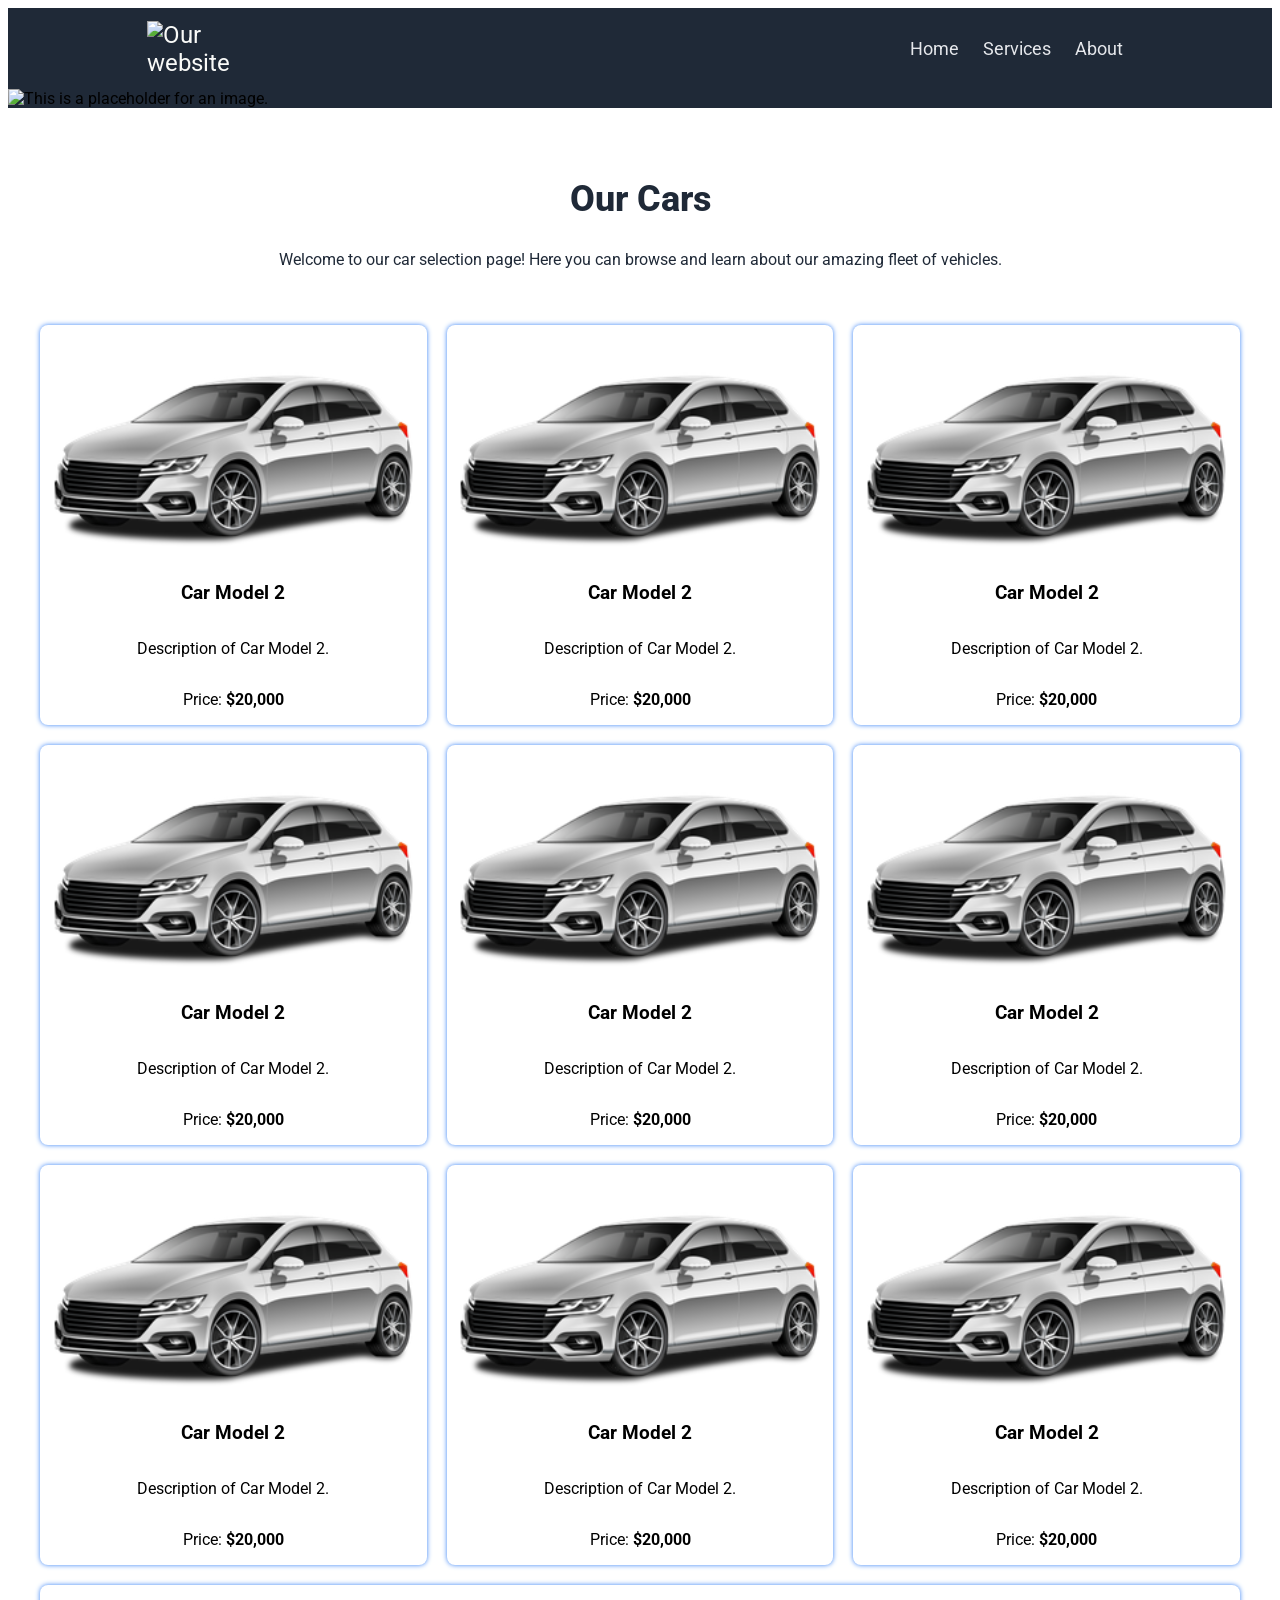
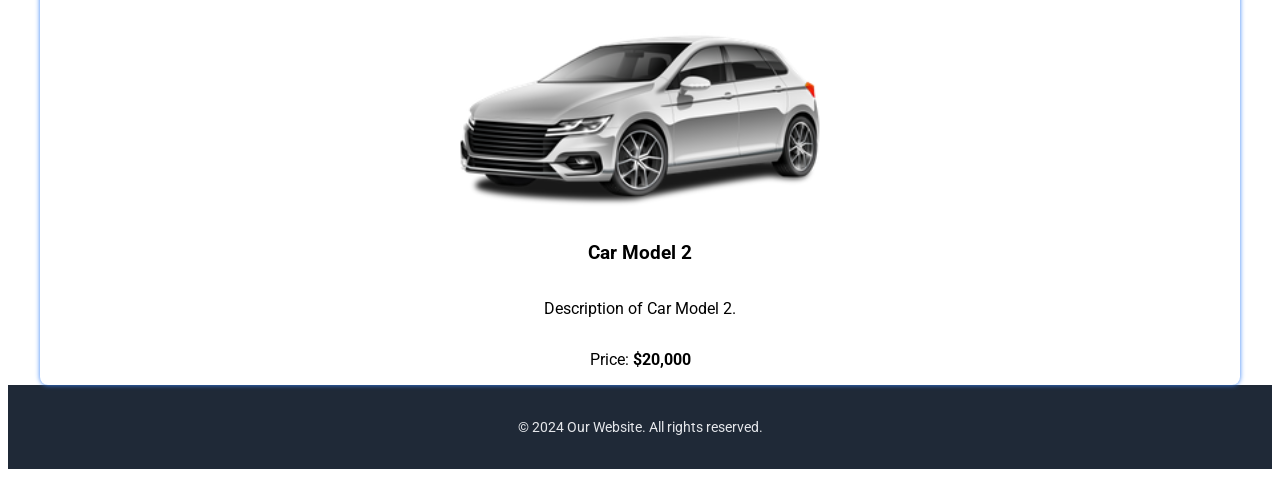
==== ourCars.html @ 3be470f6 "am working" ====
<!DOCTYPE html>
<html lang="en">

<head>
    <meta charset="UTF-8">
    <meta name="viewport" content="width=device-width, initial-scale=1.0">
    <link rel="stylesheet" href="style.css">
    <link rel="stylesheet" href="ourCars.css">
    <title>Our website</title>
</head>

<body class="main-content">

    <div class="container">
        <header class="header">
            <picture class="logo">
                <source media="width=device-width" srcset="mobile-image.jpg">
                <img src="desktop-image.jpg" alt="Our website">
            </picture>
            <input type="checkbox" id="menu-toggle" class="burger-toggle">
            <label for="menu-toggle" class="burger">
                <span></span>
                <span></span>
                <span></span>
            </label>
            <nav class="navigation">
                <a href="#">Home</a>
                <a href="#">Services</a>
                <a href="#">About</a>
            </nav>
        </header>

        <picture>
            <source media="width=device-width" srcset="mobile-hero-image.jpg">
            <img src="desktop-hero-image.jpg" alt="This is a placeholder for an image.">
        </picture>
        </section>
    </div>
    <main class="our-cars-content">
        <section class="info">
            <h2>Our Cars</h2>
            <p>Welcome to our car selection page! Here you can browse and learn about our amazing fleet of vehicles.
            </p>
        </section>
        <section class="car-list">
            <article class="car-item">
                <div class="car-image">
                    <img src="./assets/images/cars/02_economy_white.png" alt="White Car Model 2">
                </div>

                <h3>Car Model 2</h3>
                <p>Description of Car Model 2.</p>
                <p>Price: <strong>$20,000</strong></p>
            </article>  
             <article class="car-item">
                <div class="car-image">
                    <img src="./assets/images/cars/02_economy_white.png" alt="White Car Model 2">
                </div>

                <h3>Car Model 2</h3>
                <p>Description of Car Model 2.</p>
                <p>Price: <strong>$20,000</strong></p>
            </article>  
             <article class="car-item">
                <div class="car-image">
                    <img src="./assets/images/cars/02_economy_white.png" alt="White Car Model 2">
                </div>

                <h3>Car Model 2</h3>
                <p>Description of Car Model 2.</p>
                <p>Price: <strong>$20,000</strong></p>
            </article>  
             <article class="car-item">
                <div class="car-image">
                    <img src="./assets/images/cars/02_economy_white.png" alt="White Car Model 2">
                </div>

                <h3>Car Model 2</h3>
                <p>Description of Car Model 2.</p>
                <p>Price: <strong>$20,000</strong></p>
            </article>  
             <article class="car-item">
                <div class="car-image">
                    <img src="./assets/images/cars/02_economy_white.png" alt="White Car Model 2">
                </div>

                <h3>Car Model 2</h3>
                <p>Description of Car Model 2.</p>
                <p>Price: <strong>$20,000</strong></p>
            </article>  
             <article class="car-item">
                <div class="car-image">
                    <img src="./assets/images/cars/02_economy_white.png" alt="White Car Model 2">
                </div>

                <h3>Car Model 2</h3>
                <p>Description of Car Model 2.</p>
                <p>Price: <strong>$20,000</strong></p>
            </article>  
             <article class="car-item">
                <div class="car-image">
                    <img src="./assets/images/cars/02_economy_white.png" alt="White Car Model 2">
                </div>

                <h3>Car Model 2</h3>
                <p>Description of Car Model 2.</p>
                <p>Price: <strong>$20,000</strong></p>
            </article>  
             <article class="car-item">
                <div class="car-image">
                    <img src="./assets/images/cars/02_economy_white.png" alt="White Car Model 2">
                </div>

                <h3>Car Model 2</h3>
                <p>Description of Car Model 2.</p>
                <p>Price: <strong>$20,000</strong></p>
            </article>  
             <article class="car-item">
                <div class="car-image">
                    <img src="./assets/images/cars/02_economy_white.png" alt="White Car Model 2">
                </div>

                <h3>Car Model 2</h3>
                <p>Description of Car Model 2.</p>
                <p>Price: <strong>$20,000</strong></p>
            </article>  
             <article class="car-item">
                <div class="car-image">
                    <img src="./assets/images/cars/02_economy_white.png" alt="White Car Model 2">
                </div>

                <h3>Car Model 2</h3>
                <p>Description of Car Model 2.</p>
                <p>Price: <strong>$20,000</strong></p>
            </article>  

        </section>
    </main>



    <footer class="footer">
        <p>&copy; 2024 Our Website. All rights reserved.</p>
    </footer>
</body>

</html>
---- style.css ----
:root {
    --color-bg-dark: #1F2937;
    --color-bg-grey: #E5E7EB;
    --color-text-grey: #1F2937;
    --color-text-light: #F9FAF8;
    --color-text-muted: #E5E7EB;
    --color-accent: #3882F6;
}

@font-face {
    font-family: 'Roboto';
    src: url(fonts/Roboto-VariableFont_wdth\,wght.ttf) format('truetype');
}
@font-face {
    font-family: 'RobotoItalic';
    src: url(fonts/Roboto-Italic-VariableFont_wdth\,wght.ttf) format('truetype');
}

.main-content {
    font-family: 'Roboto';
}

.container {
    background-color: var(--color-bg-dark);
}

.header,
.hero {
    display: flex;
    justify-content: space-between;
    margin: 0 10%;
    padding: 80px 40px;
    align-items: center;
}

.hero {
    justify-content: flex-start;
    gap: 60px;
}

.header {
    padding: 1%;
    position: relative;
}

.header img {
    width: 220px;
    height: auto;
}

header .logo {
    width: 100px;
    height: auto;
    font-size: 24px;
    color: var(--color-text-light);
}

.navigation a {
    color: var(--color-text-muted);
    text-decoration: none;
    font-size: 18px;
    margin: 10px;
    transition: color 0.2s ease;
}

.navigation a:hover {
    color: var(--color-text-light);
}

.burger-toggle {
    display: none;
}

.burger {
    display: none;
    cursor: pointer;
    background: none;
    border: none;
    flex-direction: column;
    gap: 5px;
}

.burger span {
    display: block;
    width: 25px;
    height: 3px;
    background-color: white;
    transition: 0.3s;
}

@keyframes fade-in-up {
    from {
        opacity: 0;
        transform: translateY(120px);
    }
    to {
        opacity: 1;
        transform: translateY(0);
    }
}

.hero-text h1,
.hero-text p,
.hero-text button {
    animation: fade-in-up 0.6s ease-out both;
}

.hero-text p {
    animation-delay: 0.15s;
}

.hero-text button {
    animation-delay: 0.3s;
}

.hero-text h1 {
    color: var(--color-text-light);
    font-size: 48px;
    font-weight: 800;
}

.hero-text p {
    color: var(--color-text-muted);
    font-size: 18px;
    margin-top: 20px;
}

.hero-text button,
.action-button {
    color: #FFFFFF;
    font-size: 18px;
    font-weight: bold;
    background-color: var(--color-accent);
    border: none;
    border-radius: 8px;
    padding: 8px 28px;
    cursor: pointer;
    transition: transform 0.2s ease, background-color 0.2s ease;
}

.hero-text button:hover,
.action-button:hover {
    transform: scale(1.05);
    background-color: #2f6fd6;
}

.hero img {
    width: 100%;
    max-width: 480px;
    height: auto;
    aspect-ratio: 4 / 3;
    object-fit: cover;
}

.footer {
    background-color: var(--color-bg-dark);
    color: var(--color-text-muted);
    text-align: center;
    padding: 20px;
    font-size: 14px;
}

.info {
    background-color: white;
    color: var(--color-text-grey);
    padding: 40px 20px;
    text-align: center;
}

.info h2 {
    font-size: 36px;
    font-weight: 800;
}

.info-cards {
    display: flex;
    justify-content: space-between;
    gap: 20px;
    max-width: 900px;
    margin: 30px auto 0;
}

.info-item {
    display: flex;
    flex-direction: column;
    align-items: center;
    max-width: 150px;
}

.info-card {
    width: 150px;
    height: 150px;
    border: 4px solid var(--color-accent);
    border-radius: 8px;
    display: flex;
    flex-direction: column;
    align-items: center;
    justify-content: center;
    transition: transform 0.2s ease, box-shadow 0.2s ease;
}

.info-card:hover {
    transform: translateY(-6px);
    box-shadow: 0 8px 16px rgba(0, 0, 0, 0.15);
}

.info-card img {
    width: 80px;
    height: fit-content;
}

.info-item p {
    margin-top: 10px;
    font-size: 14px;
}

.citations {
    background-color: var(--color-bg-grey);
    padding: 60px 20px;
}

.citations blockquote {
    max-width: 800px;
    margin: 0 auto;
    font-size: 36px;
    font-weight: 300;
    font-family: 'RobotoItalic';
    color: var(--color-text-grey);
    text-align: left;
}

.author {
    display: block;
    margin-top: 10px;
    text-align: right;
    font-weight: bold;
    font-size: 24px;
}

.call-to-action {
    background-color: var(--color-accent);
    color: var(--color-text-light);
    text-align: center;
    padding: 50px 10px;
    margin: 50px 20%;
    border-radius: 8px;
}

.call-to-action h3 {
    margin: 0 0 10px;
}

.call-to-action p {
    font-size: 15px;
    margin: 0;
}

.action-button {
    font-size: 15px;
    border: 2px solid #FFFFFF;

}

.action-container {
    display: flex;
    justify-content: space-between;
    align-items: center;
    max-width: 800px;
    margin: 0 auto;
    text-align: left;
}

@media (max-width: 1192px) {
    .hero {
        flex-direction: column;
        text-align: center;
        gap: 30px;
    }
}

@media (max-width: 753px) {
    .action-container {
        flex-direction: column;
        text-align: center;
    }
    .action-button {
        margin-top: 20px;
    }
}

@media (max-width: 703px) {
    .info-cards {
        align-items: center;
        flex-wrap: wrap;
    }
    .info-item {
        width: calc(50% - 10px);
    }
}

@media (max-width: 648px) {
    .navigation {
        display: none;
        flex-direction: column;
        position: absolute;
        top: 50px;
        left:0;
        width: 100%;
        text-align: right;
    }
    .navigation a {
        font-size: 12px;
    }
    .burger {
        display: flex;
        position: absolute;
        right:2px;
    }
    #menu-toggle:checked ~ .navigation {
        display: flex;
    }
}

@media (max-width: 389px){
    .info-cards {
        align-items: center;
        flex-direction: column;
    }
}

blockquote {
    animation: fade-in-up 0.8s ease-out both;
    animation-timeline: view();
    animation-range: entry 0% entry 35%;
}

.info-cards,
.call-to-action {
    animation: fade-in-up 0.8s ease-out both;
    animation-timeline: view();
    animation-range: entry 0% entry 35%;
}
---- ourCars.css ----
.our-cars-content {
    max-width: 1200px;
    margin: 0 auto;
}

.car-list {
    display: flex;
    flex-wrap: wrap;

    gap: 20px;
    justify-content: left;
}

.car-item {
    flex: 1 1 calc(33.33% - 20px);

    height: 400px;
    
    box-shadow: 0 0 5px var(--color-accent);
    border-radius: 8px;
    display: flex;
    flex-direction: column;
    align-items: stretch;
    text-align: center;
}

.car-image {

    width: 100%;

    overflow: hidden;
    
}

.car-image>img {
    width: 100%;
    height: 100%;
    object-fit: contain;

}
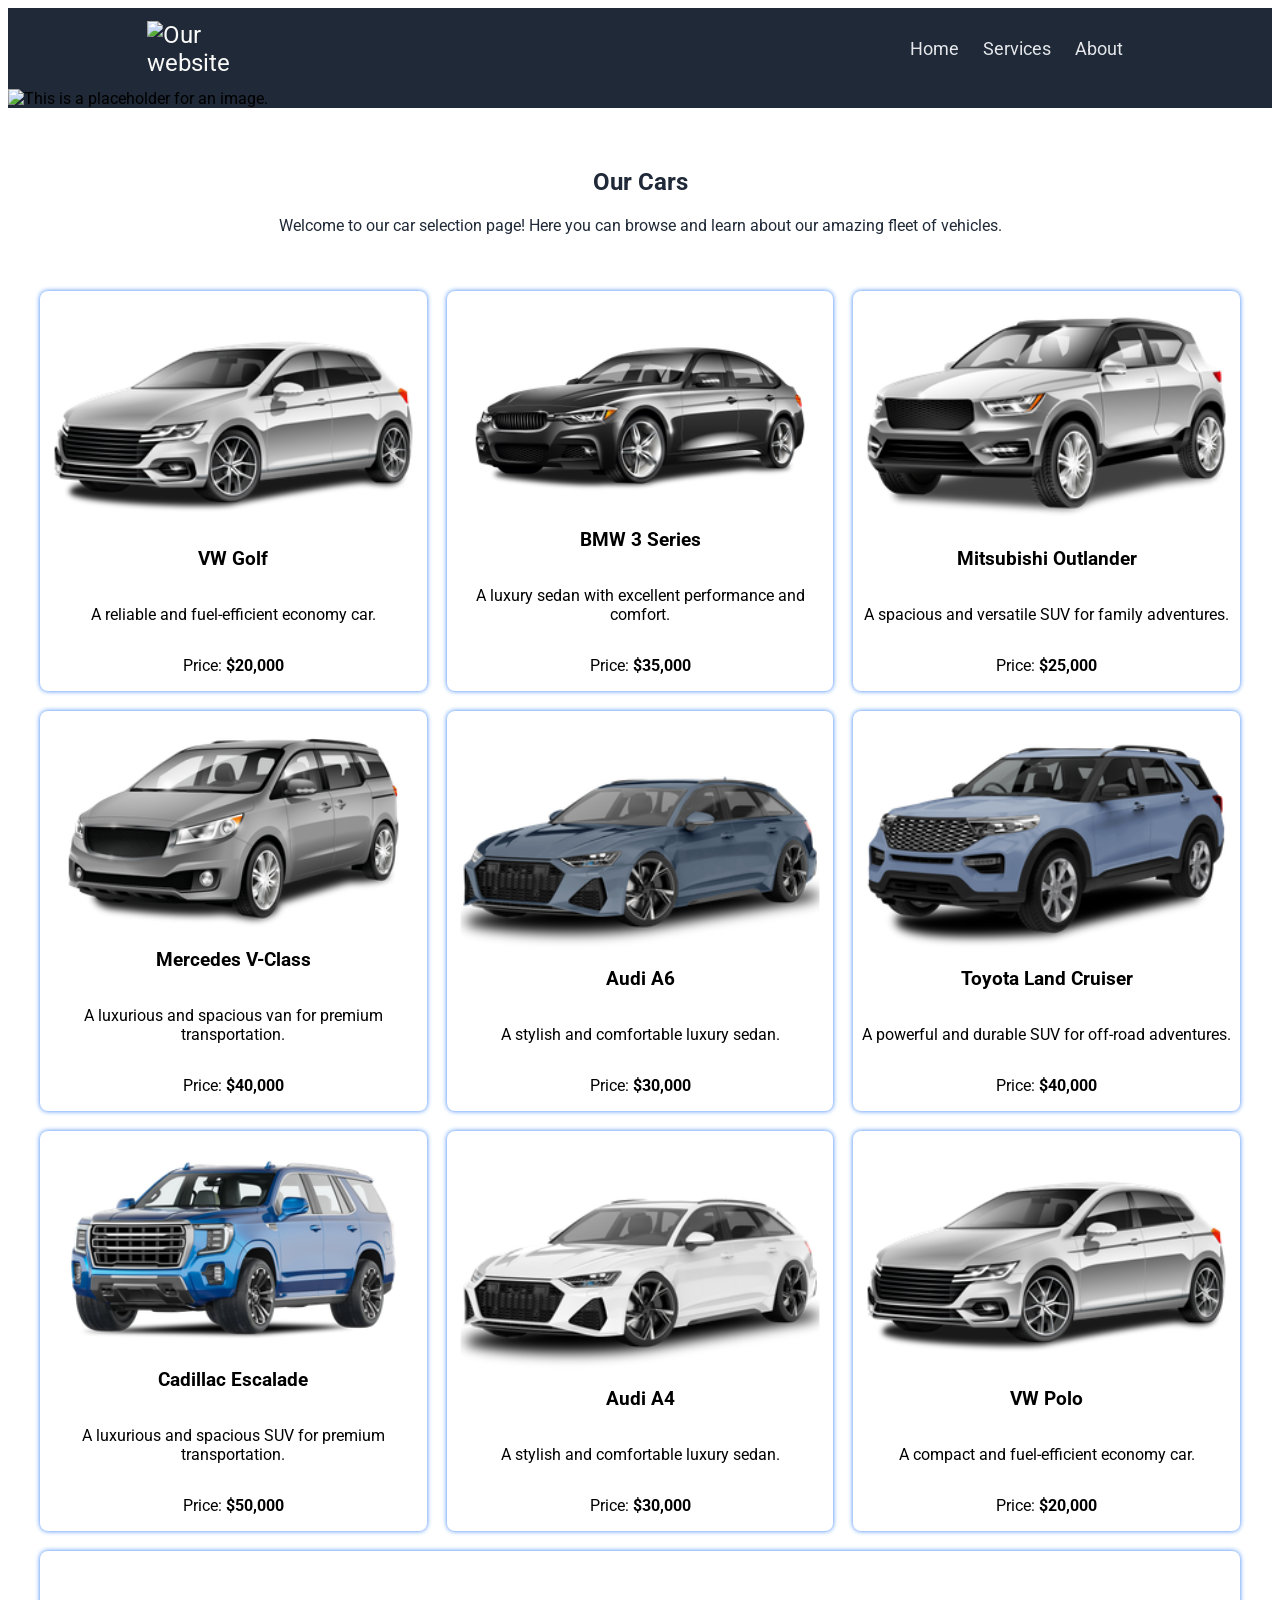
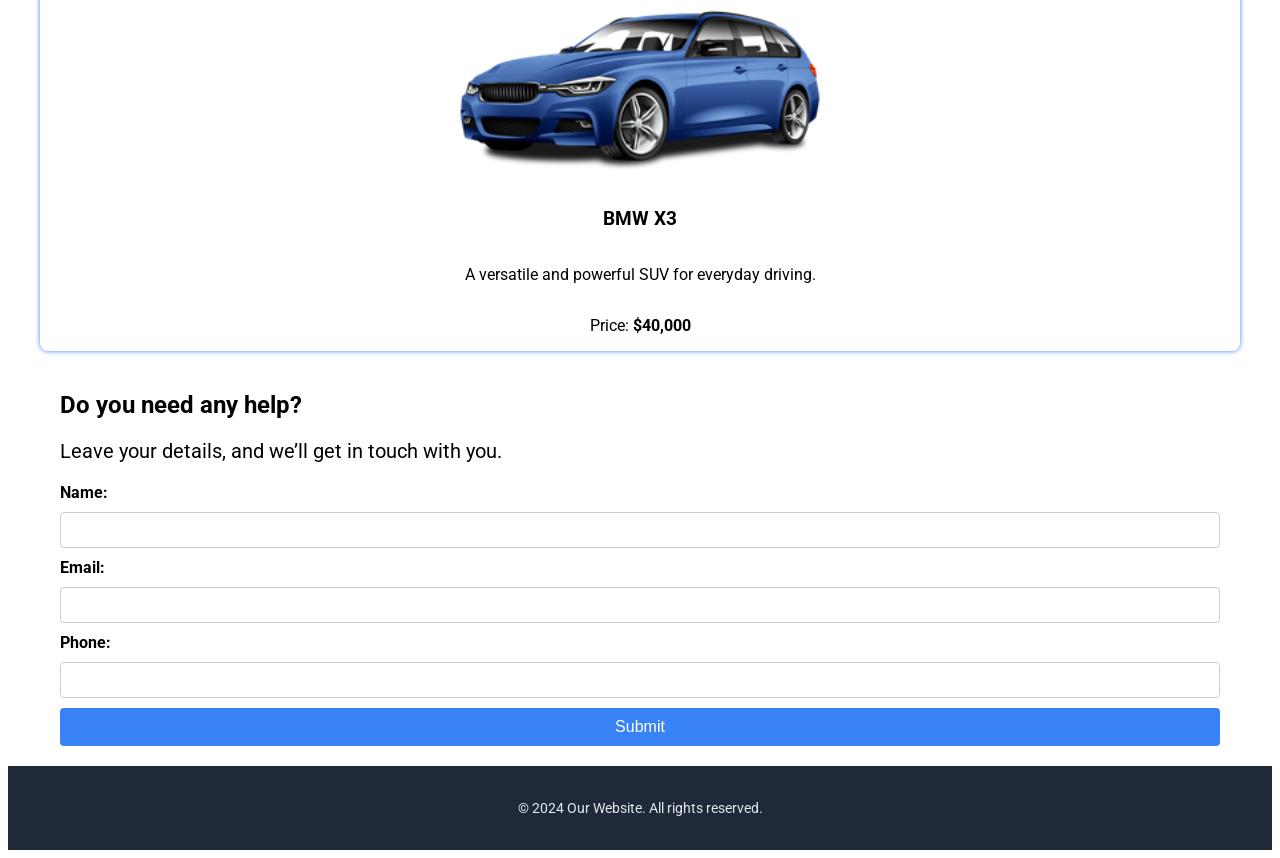
==== commit f974ec66: "Created Our Cars page" ====
--- a/ourCars.html
+++ b/ourCars.html
@@ -38,7 +38,7 @@
     </div>
     <main class="our-cars-content">
         <section class="info">
-            <h2>Our Cars</h2>
+            <h1>Our Cars</h1>
             <p>Welcome to our car selection page! Here you can browse and learn about our amazing fleet of vehicles.
             </p>
         </section>
@@ -48,91 +48,113 @@
                     <img src="./assets/images/cars/02_economy_white.png" alt="White Car Model 2">
                 </div>
 
-                <h3>Car Model 2</h3>
-                <p>Description of Car Model 2.</p>
+                <h3>VW Golf</h3>
+                <p>A reliable and fuel-efficient economy car.</p>
                 <p>Price: <strong>$20,000</strong></p>
-            </article>  
-             <article class="car-item">
+            </article>
+            <article class="car-item">
+                <div class="car-image">
+                    <img src="./assets/images/cars/04_premium.png" alt="White Car Model 2">
+                </div>
+
+                <h3>BMW 3 Series</h3>
+                <p>A luxury sedan with excellent performance and comfort.</p>
+                <p>Price: <strong>$35,000</strong></p>
+            </article>
+            <article class="car-item">
+                <div class="car-image">
+                    <img src="./assets/images/cars/05_suv-small_white.png" alt="White Car Model 2">
+                </div>
+
+                <h3>Mitsubishi Outlander</h3>
+                <p>A spacious and versatile SUV for family adventures.</p>
+                <p>Price: <strong>$25,000</strong></p>
+            </article>
+            <article class="car-item">
+                <div class="car-image">
+                    <img src="./assets/images/cars/11_van_grey.png" alt="White Car Model 2">
+                </div>
+
+                <h3>Mercedes V-Class</h3>
+                <p>A luxurious and spacious van for premium transportation.</p>
+                <p>Price: <strong>$40,000</strong></p>
+            </article>
+            <article class="car-item">
+                <div class="car-image">
+                    <img src="./assets/images/cars/42_wagon_blue.png" alt="White Car Model 2">
+                </div>
+
+                <h3>Audi A6</h3>
+                <p>A stylish and comfortable luxury sedan.</p>
+                <p>Price: <strong>$30,000</strong></p>
+            </article>
+            <article class="car-item">
+                <div class="car-image">
+                    <img src="./assets/images/cars/28_suv_medium_blue.png" alt="White Car Model 2">
+                </div>
+
+                <h3>Toyota Land Cruiser</h3>
+                <p>A powerful and durable SUV for off-road adventures.</p>
+                <p>Price: <strong>$40,000</strong></p>
+            </article>
+            <article class="car-item">
+                <div class="car-image">
+                    <img src="./assets/images/cars/35_suv_large_blue.png" alt="White Car Model 2">
+                </div>
+
+                <h3>Cadillac Escalade</h3>
+                <p>A luxurious and spacious SUV for premium transportation.</p>
+                <p>Price: <strong>$50,000</strong></p>
+            </article>
+            <article class="car-item">
+                <div class="car-image">
+                    <img src="./assets/images/cars/42_wagon_white.png" alt="White Car Model 2">
+                </div>
+
+                <h3>Audi A4</h3>
+                <p>A stylish and comfortable luxury sedan.</p>
+                <p>Price: <strong>$30,000</strong></p>
+            </article>
+            <article class="car-item">
                 <div class="car-image">
                     <img src="./assets/images/cars/02_economy_white.png" alt="White Car Model 2">
                 </div>
 
-                <h3>Car Model 2</h3>
-                <p>Description of Car Model 2.</p>
+                <h3>VW Polo</h3>
+                <p>A compact and fuel-efficient economy car.</p>
                 <p>Price: <strong>$20,000</strong></p>
-            </article>  
-             <article class="car-item">
+            </article>
+            <article class="car-item">
                 <div class="car-image">
-                    <img src="./assets/images/cars/02_economy_white.png" alt="White Car Model 2">
+                    <img src="./assets/images/cars/10_station-wagon_blue.png" alt="White Car Model 2">
                 </div>
 
-                <h3>Car Model 2</h3>
-                <p>Description of Car Model 2.</p>
-                <p>Price: <strong>$20,000</strong></p>
-            </article>  
-             <article class="car-item">
-                <div class="car-image">
-                    <img src="./assets/images/cars/02_economy_white.png" alt="White Car Model 2">
-                </div>
+                <h3>BMW X3</h3>
+                <p>A versatile and powerful SUV for everyday driving.</p>
+                <p>Price: <strong>$40,000</strong></p>
+            </article>
 
-                <h3>Car Model 2</h3>
-                <p>Description of Car Model 2.</p>
-                <p>Price: <strong>$20,000</strong></p>
-            </article>  
-             <article class="car-item">
-                <div class="car-image">
-                    <img src="./assets/images/cars/02_economy_white.png" alt="White Car Model 2">
-                </div>
+        </section>
 
-                <h3>Car Model 2</h3>
-                <p>Description of Car Model 2.</p>
-                <p>Price: <strong>$20,000</strong></p>
-            </article>  
-             <article class="car-item">
-                <div class="car-image">
-                    <img src="./assets/images/cars/02_economy_white.png" alt="White Car Model 2">
-                </div>
+        <section class="contactUs">
+            <h2>Do you need any help?</h2>
+            <p>Leave your details, and we’ll get in touch with you.</p>
 
-                <h3>Car Model 2</h3>
-                <p>Description of Car Model 2.</p>
-                <p>Price: <strong>$20,000</strong></p>
-            </article>  
-             <article class="car-item">
-                <div class="car-image">
-                    <img src="./assets/images/cars/02_economy_white.png" alt="White Car Model 2">
-                </div>
 
-                <h3>Car Model 2</h3>
-                <p>Description of Car Model 2.</p>
-                <p>Price: <strong>$20,000</strong></p>
-            </article>  
-             <article class="car-item">
-                <div class="car-image">
-                    <img src="./assets/images/cars/02_economy_white.png" alt="White Car Model 2">
-                </div>
+            <form action="#" method="post" class="contactUs-form">
+                <label for="name">Name:</label>
+                <input type="text" id="name" name="name" required>
 
-                <h3>Car Model 2</h3>
-                <p>Description of Car Model 2.</p>
-                <p>Price: <strong>$20,000</strong></p>
-            </article>  
-             <article class="car-item">
-                <div class="car-image">
-                    <img src="./assets/images/cars/02_economy_white.png" alt="White Car Model 2">
-                </div>
+                <label for="email">Email:</label>
+                <input type="email" id="email" name="email" required>
 
-                <h3>Car Model 2</h3>
-                <p>Description of Car Model 2.</p>
-                <p>Price: <strong>$20,000</strong></p>
-            </article>  
-             <article class="car-item">
-                <div class="car-image">
-                    <img src="./assets/images/cars/02_economy_white.png" alt="White Car Model 2">
-                </div>
+                <label for="tel">Phone:</label>
+                <input type="tel" id="tel" name="tel" required>
 
-                <h3>Car Model 2</h3>
-                <p>Description of Car Model 2.</p>
-                <p>Price: <strong>$20,000</strong></p>
-            </article>  
+                <button type="submit">Submit</button>
+            </form>
+
+
 
         </section>
     </main>
--- a/ourCars.css
+++ b/ourCars.css
@@ -15,13 +15,19 @@
     flex: 1 1 calc(33.33% - 20px);
 
     height: 400px;
-    
+    cursor: pointer;
     box-shadow: 0 0 5px var(--color-accent);
     border-radius: 8px;
     display: flex;
     flex-direction: column;
     align-items: stretch;
     text-align: center;
+    transition: transform 0.3s ease, box-shadow 0.3s ease;
+}
+
+.car-item:hover {
+    box-shadow: 0 0 10px var(--color-accent);
+    transform: scale(1.02);
 }
 
 .car-image {
@@ -29,7 +35,7 @@
     width: 100%;
 
     overflow: hidden;
-    
+
 }
 
 .car-image>img {
@@ -37,4 +43,63 @@
     height: 100%;
     object-fit: contain;
 
+}
+
+.contactUs {
+    padding: 20px;
+}
+
+.contactUs h2 {
+    font-size: 24px;
+    margin-bottom: 10px;
+}
+
+.contactUs p {
+    font-size: 20px;
+    margin-bottom: 20px;
+}
+
+.contactUs-form {
+   display: flex;
+    flex-direction: column;
+    gap: 10px;
+}
+
+.contactUs-form label {
+    font-size: 16px;
+    font-weight: bold;
+}
+
+.contactUs-form input {
+    padding: 8px;
+    font-size: 16px;
+    border: 1px solid #ccc;
+    border-radius: 4px;
+}
+
+.contactUs-form button {
+    padding: 10px;
+    font-size: 16px;
+    background-color: var(--color-accent);
+    color: #fff;
+    border: none;
+    border-radius: 4px;
+    cursor: pointer;
+    transition: box-shadow 0.3s ease;
+}
+
+.contactUs-form button:hover {
+    box-shadow: 0 0 5px var(--color-accent);
+}
+
+@media (max-width: 820px) {
+    .car-item {
+        flex: 1 1 calc(50% - 20px);
+    }
+}
+
+@media (max-width: 500px) {
+    .car-item {
+        flex: 1 1 calc(100% - 20px);
+    }
 }
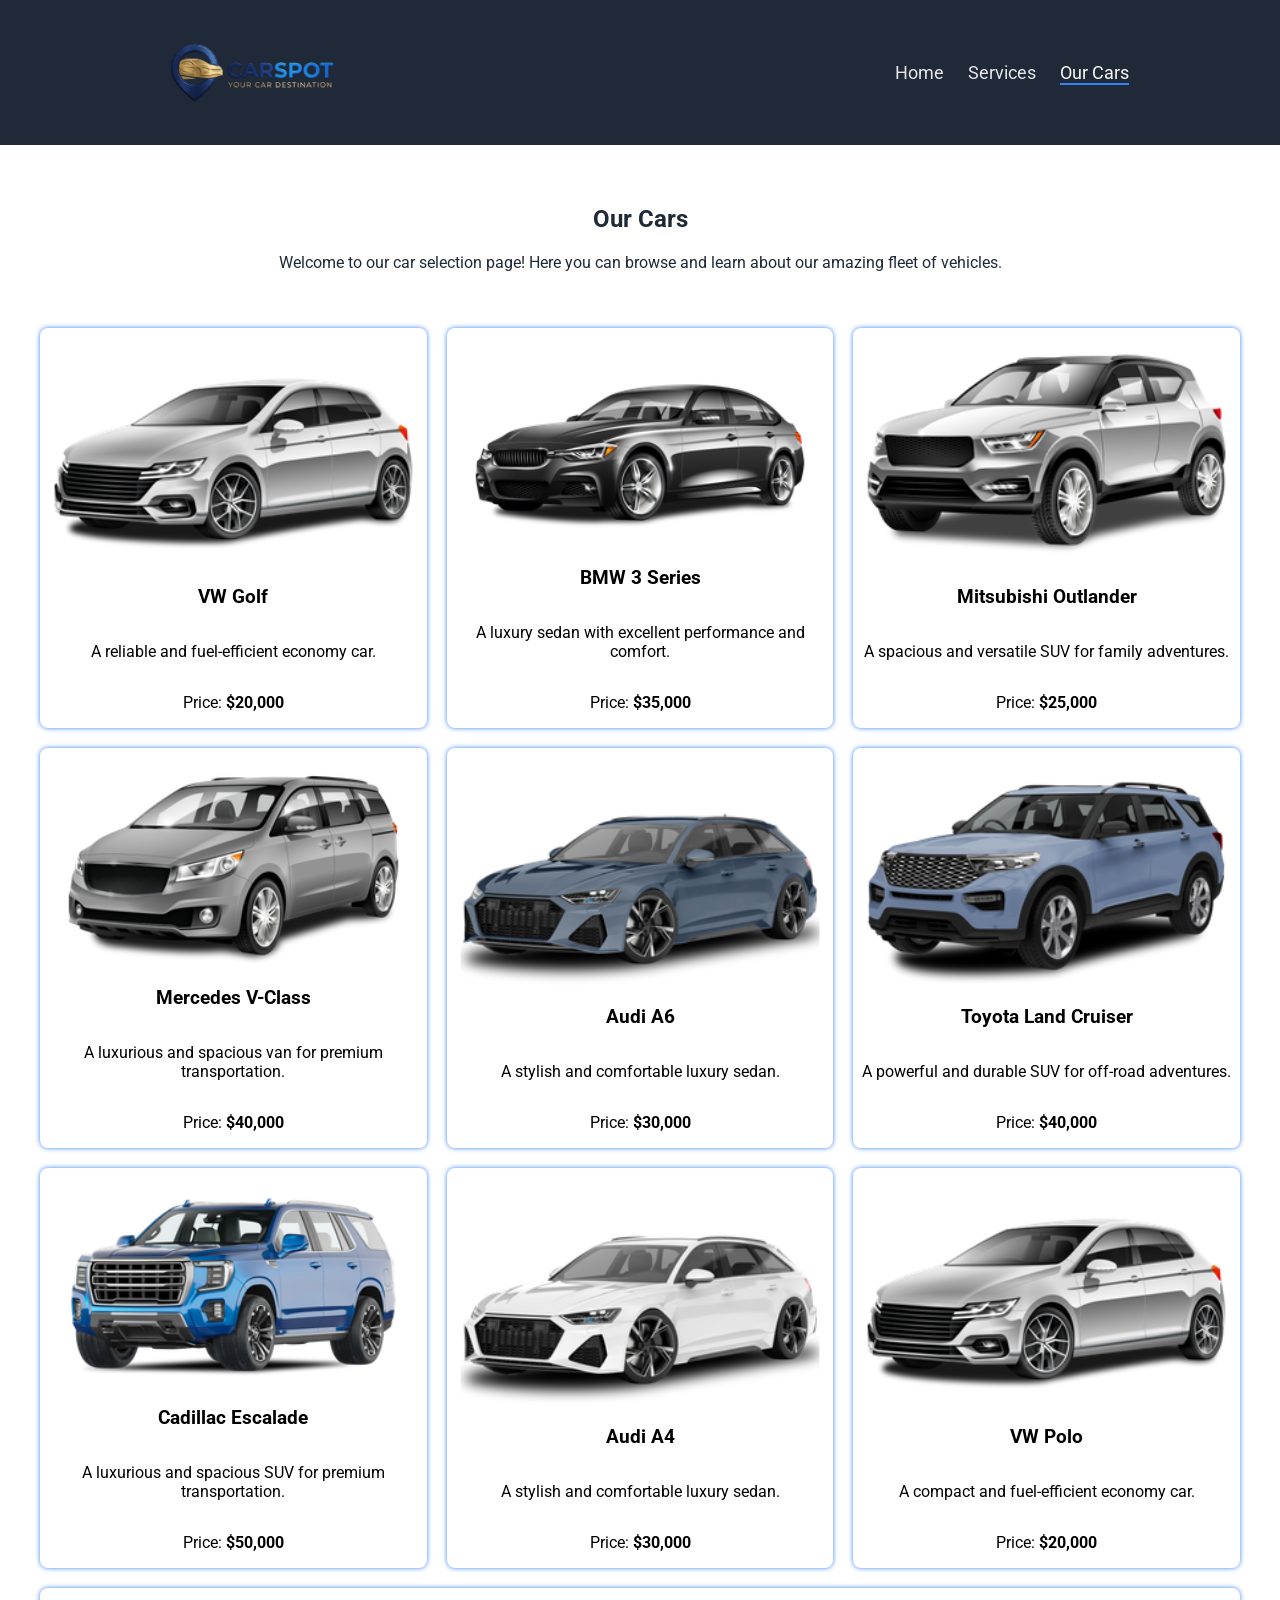
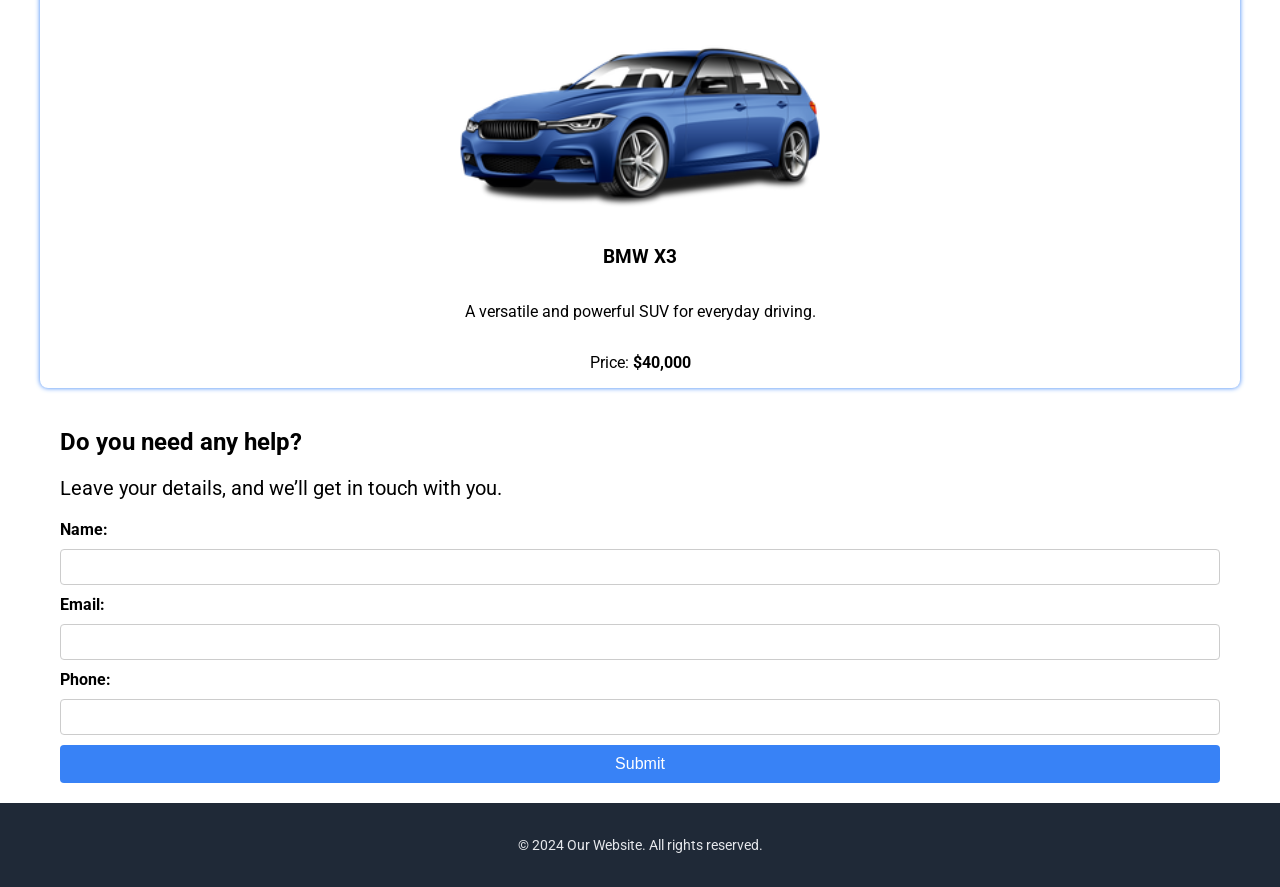
==== commit ca919d7f: "fixed navigation" ====
--- a/ourCars.html
+++ b/ourCars.html
@@ -13,10 +13,7 @@
 
     <div class="container">
         <header class="header">
-            <picture class="logo">
-                <source media="width=device-width" srcset="mobile-image.jpg">
-                <img src="desktop-image.jpg" alt="Our website">
-            </picture>
+            <img src="./imagess/Carspot-logo.png" alt="Carspot logo">
             <input type="checkbox" id="menu-toggle" class="burger-toggle">
             <label for="menu-toggle" class="burger">
                 <span></span>
@@ -24,17 +21,11 @@
                 <span></span>
             </label>
             <nav class="navigation">
-                <a href="#">Home</a>
-                <a href="#">Services</a>
-                <a href="#">About</a>
+                <a href="./index.html">Home</a>
+                <a href="./services.html">Services</a>
+                <a href="./ourCars.html" class="active">Our Cars</a>
             </nav>
         </header>
-
-        <picture>
-            <source media="width=device-width" srcset="mobile-hero-image.jpg">
-            <img src="desktop-hero-image.jpg" alt="This is a placeholder for an image.">
-        </picture>
-        </section>
     </div>
     <main class="our-cars-content">
         <section class="info">
--- a/style.css
+++ b/style.css
@@ -1,3 +1,6 @@
+body{
+    margin: 0;
+}
 :root {
     --color-bg-dark: #1F2937;
     --color-bg-grey: #E5E7EB;
@@ -11,6 +14,7 @@
     font-family: 'Roboto';
     src: url(fonts/Roboto-VariableFont_wdth\,wght.ttf) format('truetype');
 }
+
 @font-face {
     font-family: 'RobotoItalic';
     src: url(fonts/Roboto-Italic-VariableFont_wdth\,wght.ttf) format('truetype');
@@ -93,6 +97,7 @@
         opacity: 0;
         transform: translateY(120px);
     }
+
     to {
         opacity: 1;
         transform: translateY(0);
@@ -283,6 +288,7 @@
         flex-direction: column;
         text-align: center;
     }
+
     .action-button {
         margin-top: 20px;
     }
@@ -293,35 +299,78 @@
         align-items: center;
         flex-wrap: wrap;
     }
+
     .info-item {
         width: calc(50% - 10px);
     }
 }
 
 @media (max-width: 648px) {
+
+    .header {
+        position: fixed;
+        top: 0;
+        left: 0;
+        width: 100%;
+        margin: 0;
+        padding: 10px 20px;
+        z-index: 1000;
+        background-color: var(--color-bg-dark);
+        box-sizing: border-box;
+    }
     .navigation {
         display: none;
         flex-direction: column;
         position: absolute;
         top: 50px;
-        left:0;
+        left: 0;
         width: 100%;
         text-align: right;
     }
+
     .navigation a {
         font-size: 12px;
     }
+
     .burger {
         display: flex;
         position: absolute;
-        right:2px;
-    }
-    #menu-toggle:checked ~ .navigation {
+        right: 30px;
+    }
+
+    #menu-toggle:checked~.navigation {
         display: flex;
-    }
-}
-
-@media (max-width: 389px){
+        justify-content: center;
+        align-items: center;
+        position: fixed;
+        top: 0;
+        left: 0;
+        z-index: 1001;
+        width: 100%;
+        height: 100vh;
+        background-color: var(--color-bg-dark);
+
+
+    }
+
+    #menu-toggle:checked~.burger span:nth-child(1) {
+        transform: translateY(8px) rotate(45deg);
+    }
+
+    #menu-toggle:checked~.burger span:nth-child(2) {
+        opacity: 0;
+    }
+
+    #menu-toggle:checked~.burger span:nth-child(3) {
+        transform: translateY(-8px) rotate(-45deg);
+    }
+
+    #menu-toggle:checked~.burger {
+        z-index: 1002;
+    }
+}
+
+@media (max-width: 389px) {
     .info-cards {
         align-items: center;
         flex-direction: column;
@@ -339,4 +388,9 @@
     animation: fade-in-up 0.8s ease-out both;
     animation-timeline: view();
     animation-range: entry 0% entry 35%;
+}
+
+a.active {
+    color: var(--color-text-light);
+    border-bottom: 2px solid var(--color-accent);
 }
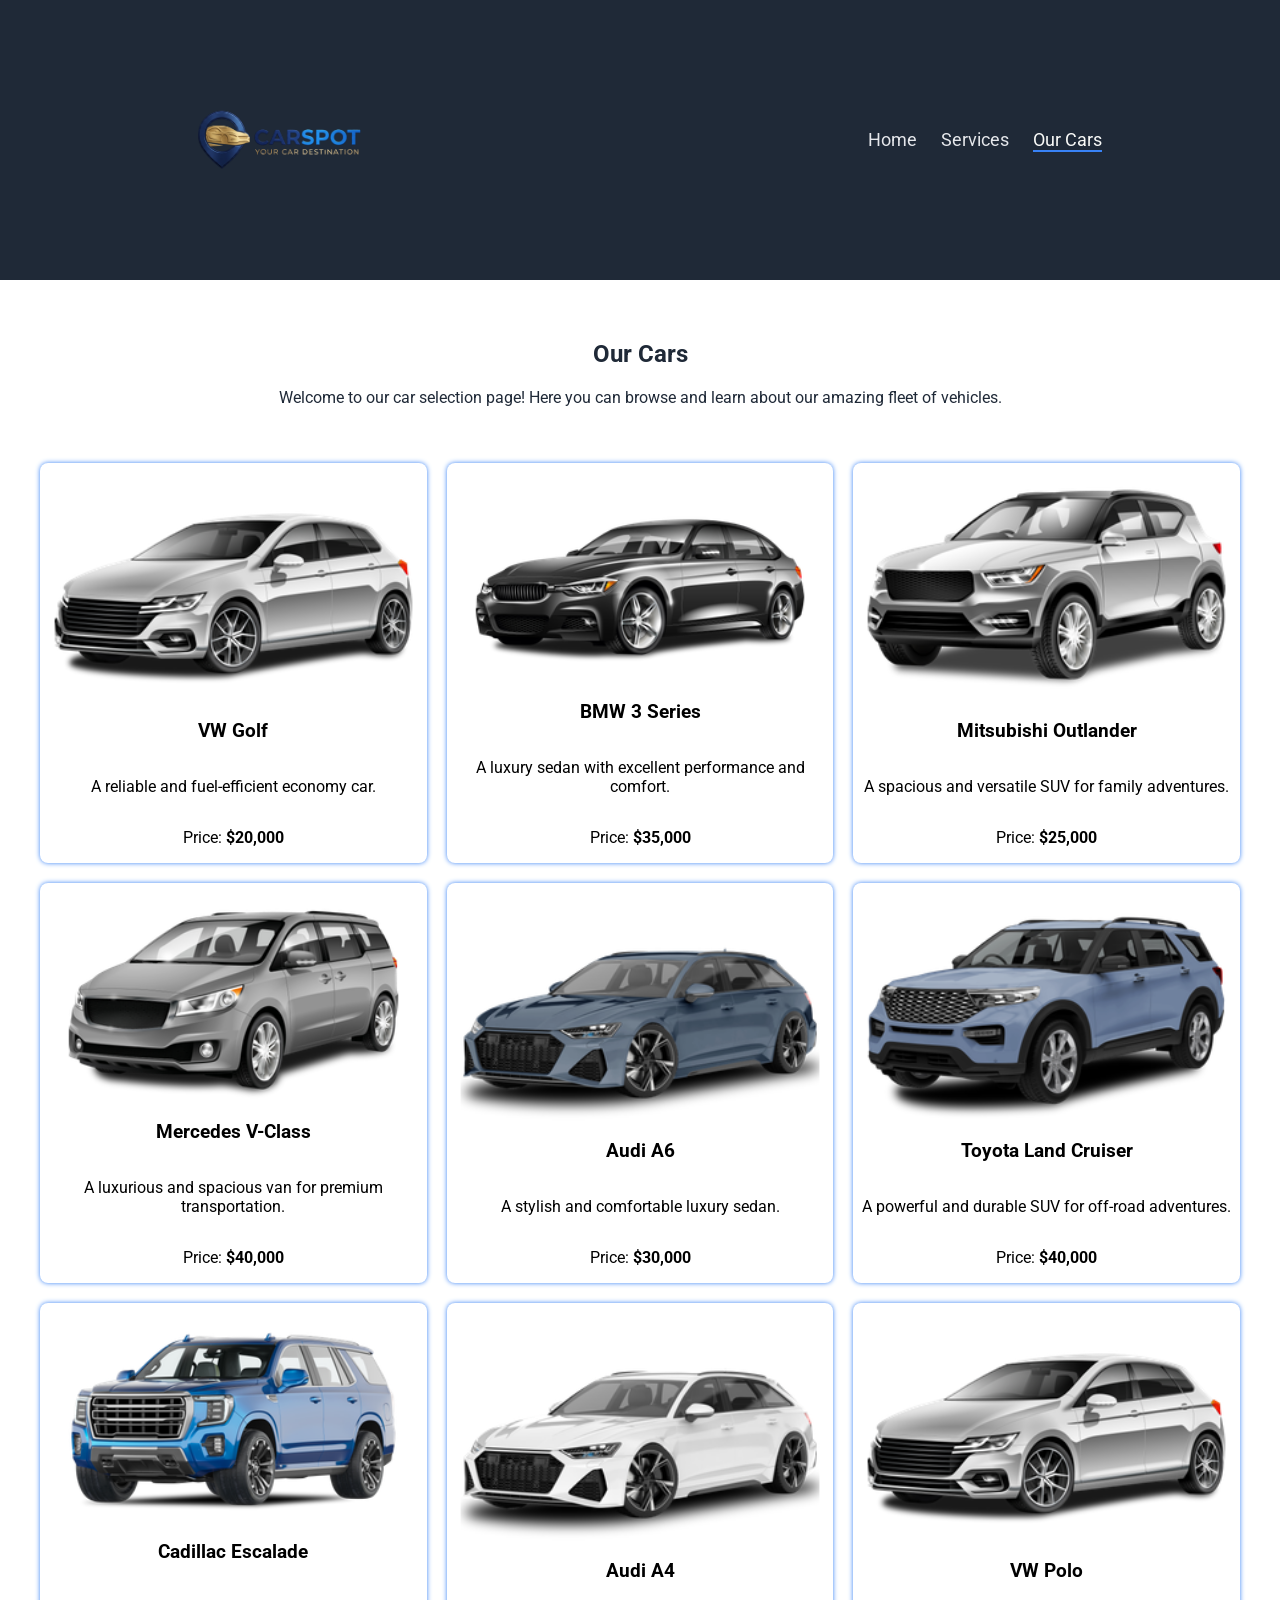
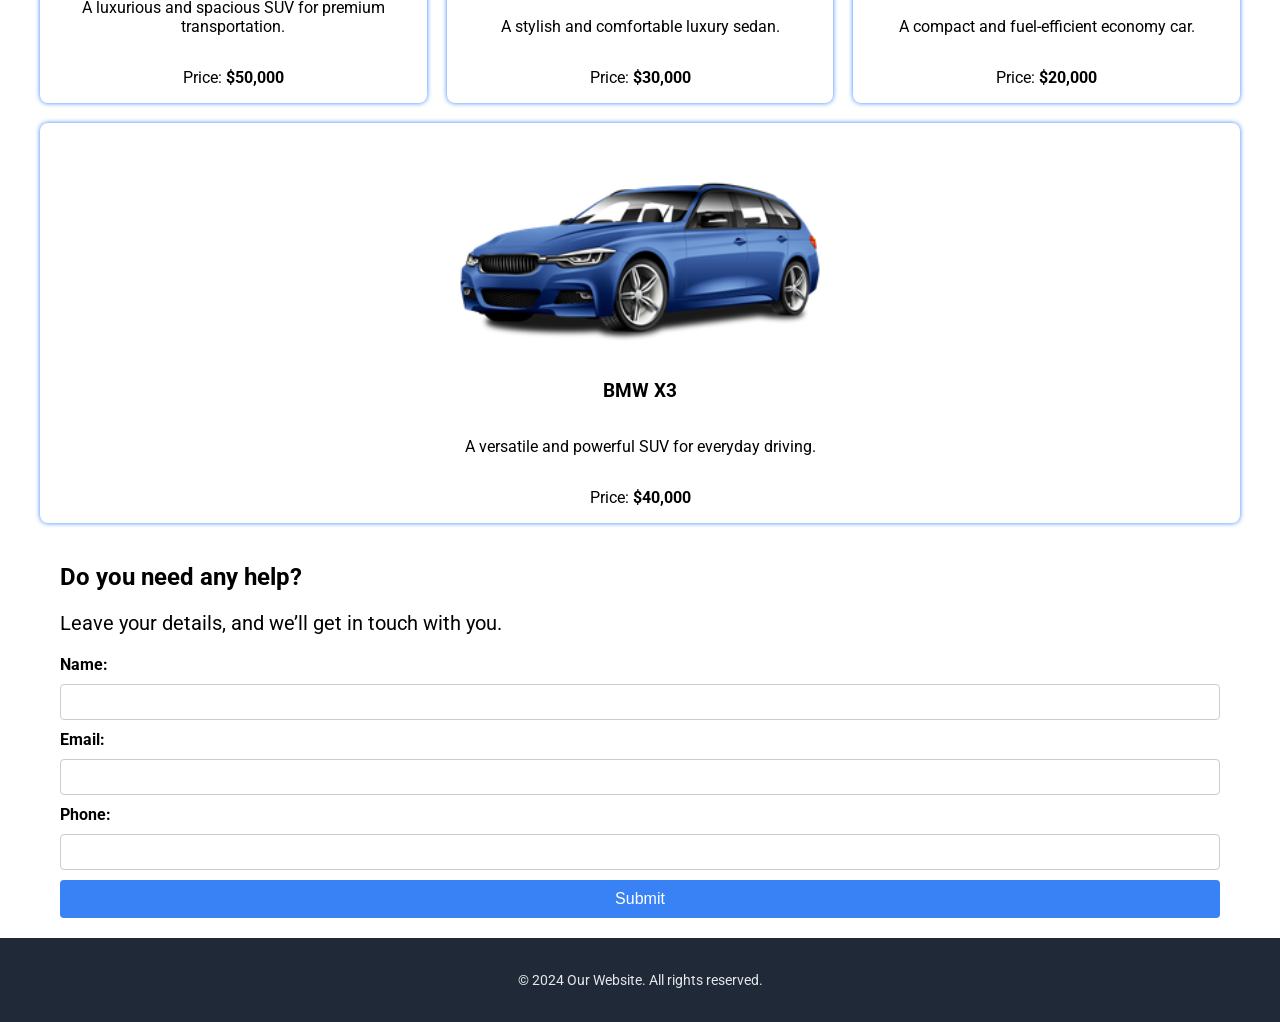
==== commit f55df3fb: "Correction of bugs like text in the hero section of index" ====
--- a/ourCars.html
+++ b/ourCars.html
@@ -6,7 +6,7 @@
     <meta name="viewport" content="width=device-width, initial-scale=1.0">
     <link rel="stylesheet" href="style.css">
     <link rel="stylesheet" href="ourCars.css">
-    <title>Our website</title>
+    <title>Carspot</title>
 </head>
 
 <body class="main-content">
--- a/style.css
+++ b/style.css
@@ -42,21 +42,9 @@
     gap: 60px;
 }
 
-.header {
-    padding: 1%;
-    position: relative;
-}
-
 .header img {
     width: 220px;
     height: auto;
-}
-
-header .logo {
-    width: 100px;
-    height: auto;
-    font-size: 24px;
-    color: var(--color-text-light);
 }
 
 .navigation a {
@@ -305,7 +293,7 @@
     }
 }
 
-@media (max-width: 648px) {
+@media (max-width: 776px) {
 
     .header {
         position: fixed;
@@ -318,6 +306,11 @@
         background-color: var(--color-bg-dark);
         box-sizing: border-box;
     }
+
+    .header img {
+        width: 140px;
+    }
+
     .navigation {
         display: none;
         flex-direction: column;
--- a/ourCars.css
+++ b/ourCars.css
@@ -92,6 +92,77 @@
     box-shadow: 0 0 5px var(--color-accent);
 }
 
+@media (max-width: 776px) {
+    .header {
+        position: fixed;
+        top: 0;
+        left: 0;
+        width: 100%;
+        margin: 0;
+        padding: 10px 20px;
+        z-index: 1000;
+        background-color: var(--color-bg-dark);
+        box-sizing: border-box;
+    }
+
+    .header img {
+        width: 140px;
+    }
+
+    main {
+        padding-top: 100px;
+    }
+
+    .navigation {
+        display: none;
+        flex-direction: column;
+        position: absolute;
+        top: 50px;
+        left: 0;
+        width: 100%;
+        text-align: right;
+    }
+
+    .navigation a {
+        font-size: 12px;
+    }
+
+    .burger {
+        display: flex;
+        position: absolute;
+        right: 30px;
+    }
+
+    #menu-toggle:checked~.navigation {
+        display: flex;
+        justify-content: center;
+        align-items: center;
+        position: fixed;
+        top: 0;
+        left: 0;
+        z-index: 1001;
+        width: 100%;
+        height: 100vh;
+        background-color: var(--color-bg-dark);
+    }
+
+    #menu-toggle:checked~.burger span:nth-child(1) {
+        transform: translateY(8px) rotate(45deg);
+    }
+
+    #menu-toggle:checked~.burger span:nth-child(2) {
+        opacity: 0;
+    }
+
+    #menu-toggle:checked~.burger span:nth-child(3) {
+        transform: translateY(-8px) rotate(-45deg);
+    }
+
+    #menu-toggle:checked~.burger {
+        z-index: 1002;
+    }
+}
+
 @media (max-width: 820px) {
     .car-item {
         flex: 1 1 calc(50% - 20px);
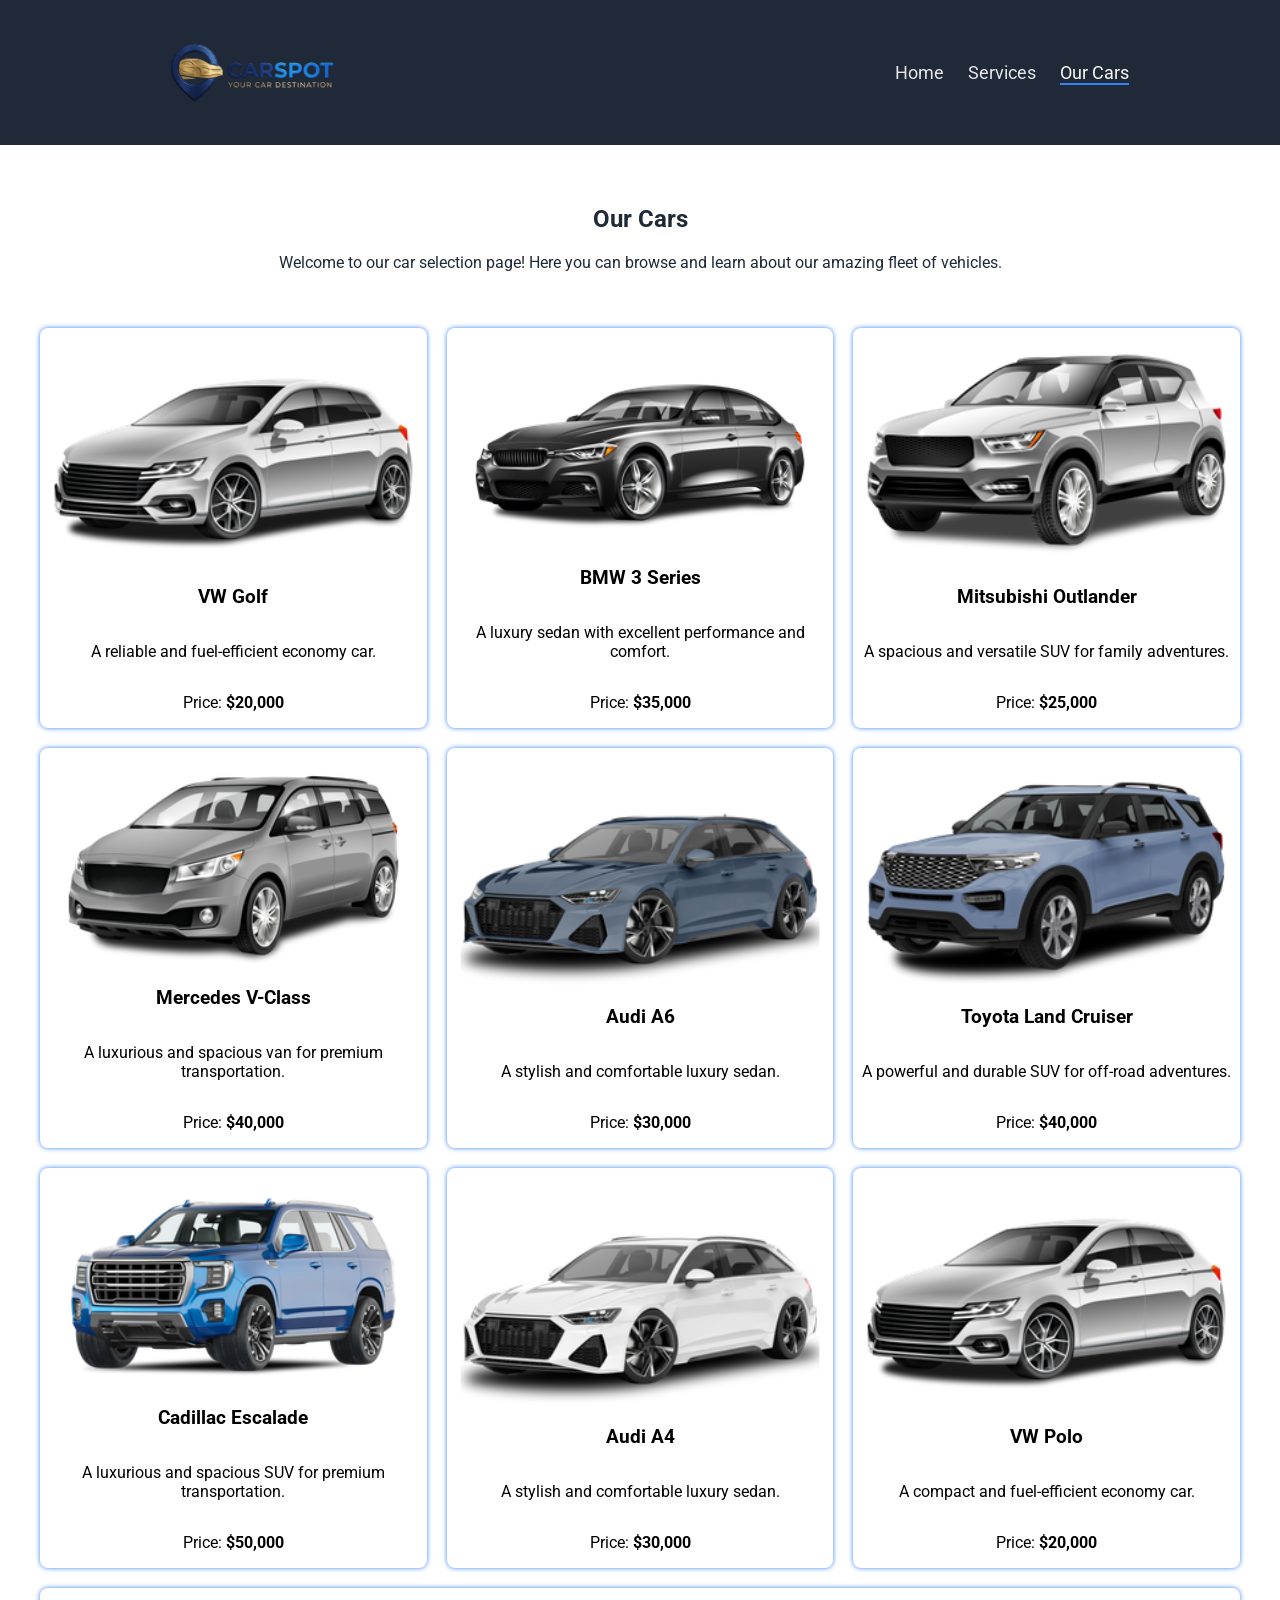
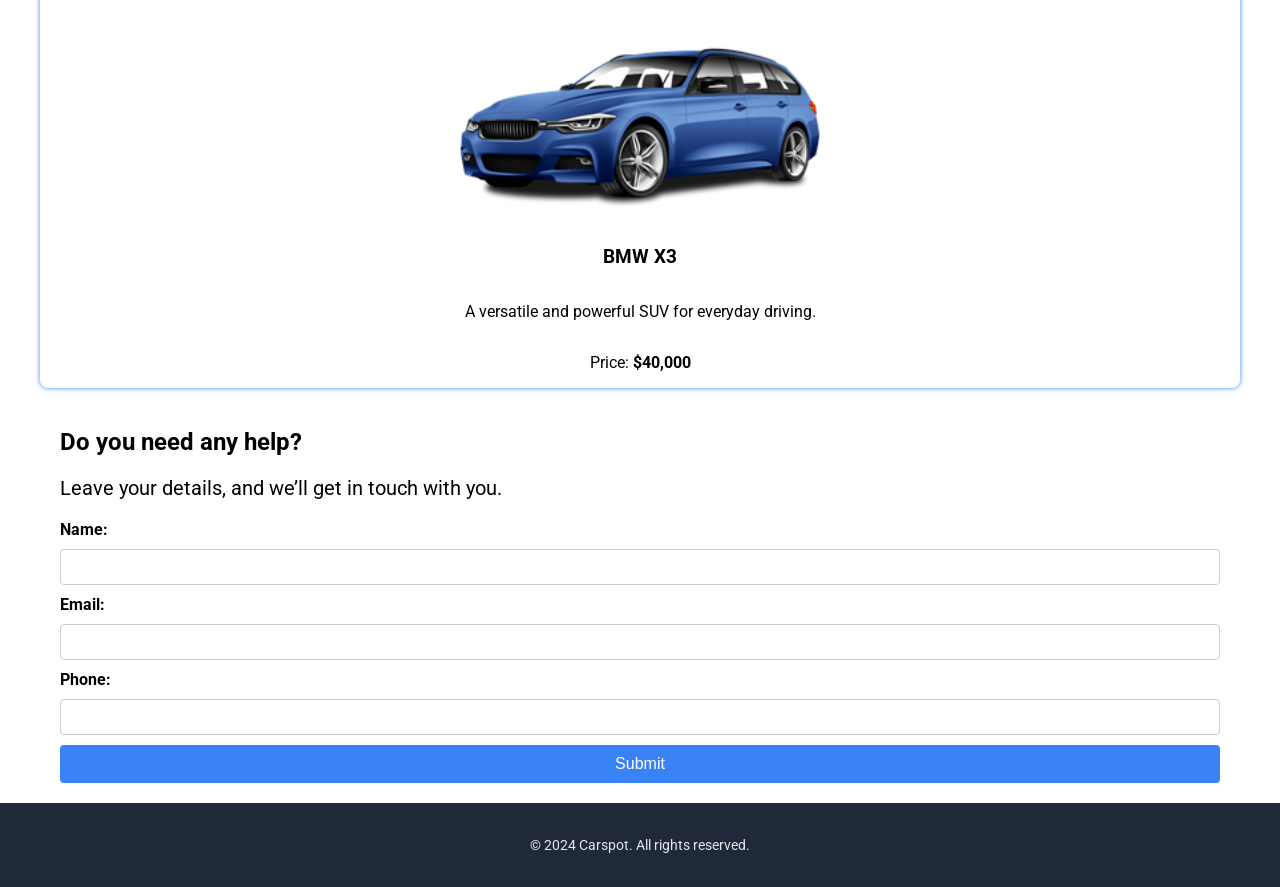
==== commit dfabf880: "Modification of the letter and OurCars footer and semantic structure of the index" ====
--- a/ourCars.html
+++ b/ourCars.html
@@ -153,7 +153,7 @@
 
 
     <footer class="footer">
-        <p>&copy; 2024 Our Website. All rights reserved.</p>
+        <p>&copy; 2024 Carspot. All rights reserved.</p>
     </footer>
 </body>
 
--- a/style.css
+++ b/style.css
@@ -1,389 +1,420 @@
-body{
-    margin: 0;
+body {
+  margin: 0;
 }
 :root {
-    --color-bg-dark: #1F2937;
-    --color-bg-grey: #E5E7EB;
-    --color-text-grey: #1F2937;
-    --color-text-light: #F9FAF8;
-    --color-text-muted: #E5E7EB;
-    --color-accent: #3882F6;
+  --color-bg-dark: #1f2937;
+  --color-bg-grey: #e5e7eb;
+  --color-text-grey: #1f2937;
+  --color-text-light: #f9faf8;
+  --color-text-muted: #e5e7eb;
+  --color-accent: #3882f6;
 }
 
 @font-face {
-    font-family: 'Roboto';
-    src: url(fonts/Roboto-VariableFont_wdth\,wght.ttf) format('truetype');
+  font-family: "Roboto";
+  src: url(fonts/Roboto-VariableFont_wdth\,wght.ttf) format("truetype");
 }
 
 @font-face {
-    font-family: 'RobotoItalic';
-    src: url(fonts/Roboto-Italic-VariableFont_wdth\,wght.ttf) format('truetype');
+  font-family: "RobotoItalic";
+  src: url(fonts/Roboto-Italic-VariableFont_wdth\,wght.ttf) format("truetype");
 }
 
 .main-content {
-    font-family: 'Roboto';
+  font-family: "Roboto";
 }
 
 .container {
-    background-color: var(--color-bg-dark);
+  background-color: var(--color-bg-dark);
 }
 
 .header,
 .hero {
-    display: flex;
-    justify-content: space-between;
-    margin: 0 10%;
-    padding: 80px 40px;
-    align-items: center;
+  display: flex;
+  justify-content: space-between;
+  margin: 0 10%;
+  padding: 80px 40px;
+  align-items: center;
 }
 
 .hero {
-    justify-content: flex-start;
-    gap: 60px;
+  justify-content: flex-start;
+  gap: 60px;
+}
+
+.header {
+  padding: 1%;
+  position: relative;
 }
 
 .header img {
-    width: 220px;
-    height: auto;
+  width: 220px;
+  height: auto;
 }
 
 .navigation a {
-    color: var(--color-text-muted);
-    text-decoration: none;
-    font-size: 18px;
-    margin: 10px;
-    transition: color 0.2s ease;
+  color: var(--color-text-muted);
+  text-decoration: none;
+  font-size: 18px;
+  margin: 10px;
+  transition: color 0.2s ease;
 }
 
 .navigation a:hover {
-    color: var(--color-text-light);
+  color: var(--color-text-light);
 }
 
 .burger-toggle {
-    display: none;
+  display: none;
 }
 
 .burger {
-    display: none;
-    cursor: pointer;
-    background: none;
-    border: none;
-    flex-direction: column;
-    gap: 5px;
+  display: none;
+  cursor: pointer;
+  background: none;
+  border: none;
+  flex-direction: column;
+  gap: 5px;
 }
 
 .burger span {
-    display: block;
-    width: 25px;
-    height: 3px;
-    background-color: white;
-    transition: 0.3s;
+  display: block;
+  width: 25px;
+  height: 3px;
+  background-color: white;
+  transition: 0.3s;
 }
 
 @keyframes fade-in-up {
-    from {
-        opacity: 0;
-        transform: translateY(120px);
-    }
-
-    to {
-        opacity: 1;
-        transform: translateY(0);
-    }
+  from {
+    opacity: 0;
+    transform: translateY(120px);
+  }
+
+  to {
+    opacity: 1;
+    transform: translateY(0);
+  }
 }
 
 .hero-text h1,
 .hero-text p,
 .hero-text button {
-    animation: fade-in-up 0.6s ease-out both;
+  animation: fade-in-up 0.6s ease-out both;
 }
 
 .hero-text p {
-    animation-delay: 0.15s;
+  animation-delay: 0.15s;
 }
 
 .hero-text button {
-    animation-delay: 0.3s;
+  animation-delay: 0.3s;
 }
 
 .hero-text h1 {
-    color: var(--color-text-light);
-    font-size: 48px;
-    font-weight: 800;
+  color: var(--color-text-light);
+  font-size: 48px;
+  font-weight: 800;
 }
 
 .hero-text p {
-    color: var(--color-text-muted);
-    font-size: 18px;
-    margin-top: 20px;
+  color: var(--color-text-muted);
+  font-size: 18px;
+  margin-top: 20px;
 }
 
 .hero-text button,
 .action-button {
-    color: #FFFFFF;
-    font-size: 18px;
-    font-weight: bold;
-    background-color: var(--color-accent);
-    border: none;
-    border-radius: 8px;
-    padding: 8px 28px;
-    cursor: pointer;
-    transition: transform 0.2s ease, background-color 0.2s ease;
+  color: #ffffff;
+  font-size: 18px;
+  font-weight: bold;
+  background-color: var(--color-accent);
+  border: none;
+  border-radius: 8px;
+  padding: 8px 28px;
+  cursor: pointer;
+  transition:
+    transform 0.2s ease,
+    background-color 0.2s ease;
 }
 
 .hero-text button:hover,
 .action-button:hover {
-    transform: scale(1.05);
-    background-color: #2f6fd6;
+  transform: scale(1.05);
+  background-color: #2f6fd6;
 }
 
 .hero img {
+  width: 100%;
+  max-width: 480px;
+  height: auto;
+  aspect-ratio: 4 / 3;
+  object-fit: cover;
+}
+
+.footer {
+  background-color: var(--color-bg-dark);
+  color: var(--color-text-muted);
+  text-align: center;
+  padding: 20px;
+  font-size: 14px;
+}
+
+.info {
+  background-color: white;
+  color: var(--color-text-grey);
+  padding: 40px 20px;
+  text-align: center;
+}
+
+.info h2 {
+  font-size: 36px;
+  font-weight: 800;
+}
+
+.info-cards {
+  display: flex;
+  justify-content: space-between;
+  gap: 20px;
+  max-width: 900px;
+  margin: 30px auto 0;
+}
+
+.info-item {
+  display: flex;
+  flex-direction: column;
+  align-items: center;
+  max-width: 150px;
+  margin: 0;
+}
+
+.service_link {
+  text-decoration: none;
+  display: inline-block;
+  background-color: var(--color-accent);
+  color: var(--color-text-light);
+  font-weight: 600;
+  padding: 14px 28px;
+  border-radius: 8px;
+  transition:
+    transform 0.2s ease,
+    box-shadow 0.2s ease;
+}
+
+.info-card {
+  width: 150px;
+  height: 150px;
+  border: 4px solid var(--color-accent);
+  border-radius: 8px;
+  display: flex;
+  flex-direction: column;
+  align-items: center;
+  justify-content: center;
+  transition:
+    transform 0.2s ease,
+    box-shadow 0.2s ease;
+  -webkit-transition:
+    transform 0.2s ease,
+    box-shadow 0.2s ease;
+  -moz-transition:
+    transform 0.2s ease,
+    box-shadow 0.2s ease;
+  -ms-transition:
+    transform 0.2s ease,
+    box-shadow 0.2s ease;
+  -o-transition:
+    transform 0.2s ease,
+    box-shadow 0.2s ease;
+}
+
+.info-card:hover {
+  transform: translateY(-6px);
+  box-shadow: 0 8px 16px rgba(0, 0, 0, 0.15);
+}
+
+.info-card img {
+  width: 80px;
+  height: fit-content;
+}
+
+.info-item figcaption {
+  margin-top: 10px;
+  font-size: 14px;
+}
+
+.citations {
+  background-color: var(--color-bg-grey);
+  padding: 60px 20px;
+}
+
+.citations blockquote {
+  max-width: 800px;
+  margin: 0 auto;
+  font-size: 36px;
+  font-weight: 300;
+  font-family: "RobotoItalic";
+  color: var(--color-text-grey);
+  text-align: left;
+}
+
+.author {
+  display: block;
+  margin-top: 10px;
+  text-align: right;
+  font-weight: bold;
+  font-size: 24px;
+}
+
+.call-to-action {
+  background-color: var(--color-accent);
+  color: var(--color-text-light);
+  text-align: center;
+  padding: 50px 10px;
+  margin: 50px 20%;
+  border-radius: 8px;
+}
+
+.call-to-action h3 {
+  margin: 0 0 10px;
+}
+
+.call-to-action p {
+  font-size: 15px;
+  margin: 0;
+}
+
+.action-button {
+  font-size: 15px;
+  border: 2px solid #ffffff;
+}
+
+.action-container {
+  display: flex;
+  justify-content: space-between;
+  align-items: center;
+  max-width: 800px;
+  margin: 0 auto;
+  text-align: left;
+}
+
+@media (max-width: 1192px) {
+  .hero {
+    flex-direction: column;
+    text-align: center;
+    gap: 30px;
+  }
+}
+
+@media (max-width: 753px) {
+  .action-container {
+    flex-direction: column;
+    text-align: center;
+  }
+
+  .action-button {
+    margin-top: 20px;
+  }
+}
+
+@media (max-width: 703px) {
+  .info-cards {
+    align-items: center;
+    flex-wrap: wrap;
+  }
+
+  .info-item {
+    width: calc(50% - 10px);
+  }
+}
+
+@media (max-width: 776px) {
+  .header {
+    position: fixed;
+    top: 0;
+    left: 0;
     width: 100%;
-    max-width: 480px;
-    height: auto;
-    aspect-ratio: 4 / 3;
-    object-fit: cover;
-}
-
-.footer {
+    margin: 0;
+    padding: 10px 20px;
+    z-index: 1000;
     background-color: var(--color-bg-dark);
-    color: var(--color-text-muted);
-    text-align: center;
-    padding: 20px;
-    font-size: 14px;
-}
-
-.info {
-    background-color: white;
-    color: var(--color-text-grey);
-    padding: 40px 20px;
-    text-align: center;
-}
-
-.info h2 {
-    font-size: 36px;
-    font-weight: 800;
-}
-
-.info-cards {
+    box-sizing: border-box;
+  }
+
+  .header img {
+    width: 140px;
+  }
+
+  .navigation {
+    display: none;
+    flex-direction: column;
+    position: absolute;
+    top: 50px;
+    left: 0;
+    width: 100%;
+    text-align: right;
+  }
+
+  .navigation a {
+    font-size: 12px;
+  }
+
+  .burger {
     display: flex;
-    justify-content: space-between;
-    gap: 20px;
-    max-width: 900px;
-    margin: 30px auto 0;
-}
-
-.info-item {
+    position: absolute;
+    right: 30px;
+  }
+
+  #menu-toggle:checked ~ .navigation {
     display: flex;
+    justify-content: center;
+    align-items: center;
+    position: fixed;
+    top: 0;
+    left: 0;
+    z-index: 1001;
+    width: 100%;
+    height: 100vh;
+    background-color: var(--color-bg-dark);
+  }
+
+  #menu-toggle:checked ~ .burger span:nth-child(1) {
+    transform: translateY(8px) rotate(45deg);
+  }
+
+  #menu-toggle:checked ~ .burger span:nth-child(2) {
+    opacity: 0;
+  }
+
+  #menu-toggle:checked ~ .burger span:nth-child(3) {
+    transform: translateY(-8px) rotate(-45deg);
+  }
+
+  #menu-toggle:checked ~ .burger {
+    z-index: 1002;
+  }
+}
+
+@media (max-width: 389px) {
+  .info-cards {
+    align-items: center;
     flex-direction: column;
-    align-items: center;
-    max-width: 150px;
-}
-
-.info-card {
-    width: 150px;
-    height: 150px;
-    border: 4px solid var(--color-accent);
-    border-radius: 8px;
-    display: flex;
-    flex-direction: column;
-    align-items: center;
-    justify-content: center;
-    transition: transform 0.2s ease, box-shadow 0.2s ease;
-}
-
-.info-card:hover {
-    transform: translateY(-6px);
-    box-shadow: 0 8px 16px rgba(0, 0, 0, 0.15);
-}
-
-.info-card img {
-    width: 80px;
-    height: fit-content;
-}
-
-.info-item p {
-    margin-top: 10px;
-    font-size: 14px;
-}
-
-.citations {
-    background-color: var(--color-bg-grey);
-    padding: 60px 20px;
-}
-
-.citations blockquote {
-    max-width: 800px;
-    margin: 0 auto;
-    font-size: 36px;
-    font-weight: 300;
-    font-family: 'RobotoItalic';
-    color: var(--color-text-grey);
-    text-align: left;
-}
-
-.author {
-    display: block;
-    margin-top: 10px;
-    text-align: right;
-    font-weight: bold;
-    font-size: 24px;
-}
-
-.call-to-action {
-    background-color: var(--color-accent);
-    color: var(--color-text-light);
-    text-align: center;
-    padding: 50px 10px;
-    margin: 50px 20%;
-    border-radius: 8px;
-}
-
-.call-to-action h3 {
-    margin: 0 0 10px;
-}
-
-.call-to-action p {
-    font-size: 15px;
-    margin: 0;
-}
-
-.action-button {
-    font-size: 15px;
-    border: 2px solid #FFFFFF;
-
-}
-
-.action-container {
-    display: flex;
-    justify-content: space-between;
-    align-items: center;
-    max-width: 800px;
-    margin: 0 auto;
-    text-align: left;
-}
-
-@media (max-width: 1192px) {
-    .hero {
-        flex-direction: column;
-        text-align: center;
-        gap: 30px;
-    }
-}
-
-@media (max-width: 753px) {
-    .action-container {
-        flex-direction: column;
-        text-align: center;
-    }
-
-    .action-button {
-        margin-top: 20px;
-    }
-}
-
-@media (max-width: 703px) {
-    .info-cards {
-        align-items: center;
-        flex-wrap: wrap;
-    }
-
-    .info-item {
-        width: calc(50% - 10px);
-    }
-}
-
-@media (max-width: 776px) {
-
-    .header {
-        position: fixed;
-        top: 0;
-        left: 0;
-        width: 100%;
-        margin: 0;
-        padding: 10px 20px;
-        z-index: 1000;
-        background-color: var(--color-bg-dark);
-        box-sizing: border-box;
-    }
-
-    .header img {
-        width: 140px;
-    }
-
-    .navigation {
-        display: none;
-        flex-direction: column;
-        position: absolute;
-        top: 50px;
-        left: 0;
-        width: 100%;
-        text-align: right;
-    }
-
-    .navigation a {
-        font-size: 12px;
-    }
-
-    .burger {
-        display: flex;
-        position: absolute;
-        right: 30px;
-    }
-
-    #menu-toggle:checked~.navigation {
-        display: flex;
-        justify-content: center;
-        align-items: center;
-        position: fixed;
-        top: 0;
-        left: 0;
-        z-index: 1001;
-        width: 100%;
-        height: 100vh;
-        background-color: var(--color-bg-dark);
-
-
-    }
-
-    #menu-toggle:checked~.burger span:nth-child(1) {
-        transform: translateY(8px) rotate(45deg);
-    }
-
-    #menu-toggle:checked~.burger span:nth-child(2) {
-        opacity: 0;
-    }
-
-    #menu-toggle:checked~.burger span:nth-child(3) {
-        transform: translateY(-8px) rotate(-45deg);
-    }
-
-    #menu-toggle:checked~.burger {
-        z-index: 1002;
-    }
-}
-
-@media (max-width: 389px) {
-    .info-cards {
-        align-items: center;
-        flex-direction: column;
-    }
+  }
 }
 
 blockquote {
-    animation: fade-in-up 0.8s ease-out both;
-    animation-timeline: view();
-    animation-range: entry 0% entry 35%;
+  animation: fade-in-up 0.8s ease-out both;
+  animation-timeline: view();
+  animation-range: entry 0% entry 35%;
 }
 
 .info-cards,
 .call-to-action {
-    animation: fade-in-up 0.8s ease-out both;
-    animation-timeline: view();
-    animation-range: entry 0% entry 35%;
+  animation: fade-in-up 0.8s ease-out both;
+  animation-timeline: view();
+  animation-range: entry 0% entry 35%;
 }
 
 a.active {
-    color: var(--color-text-light);
-    border-bottom: 2px solid var(--color-accent);
-}+  color: var(--color-text-light);
+  border-bottom: 2px solid var(--color-accent);
+}
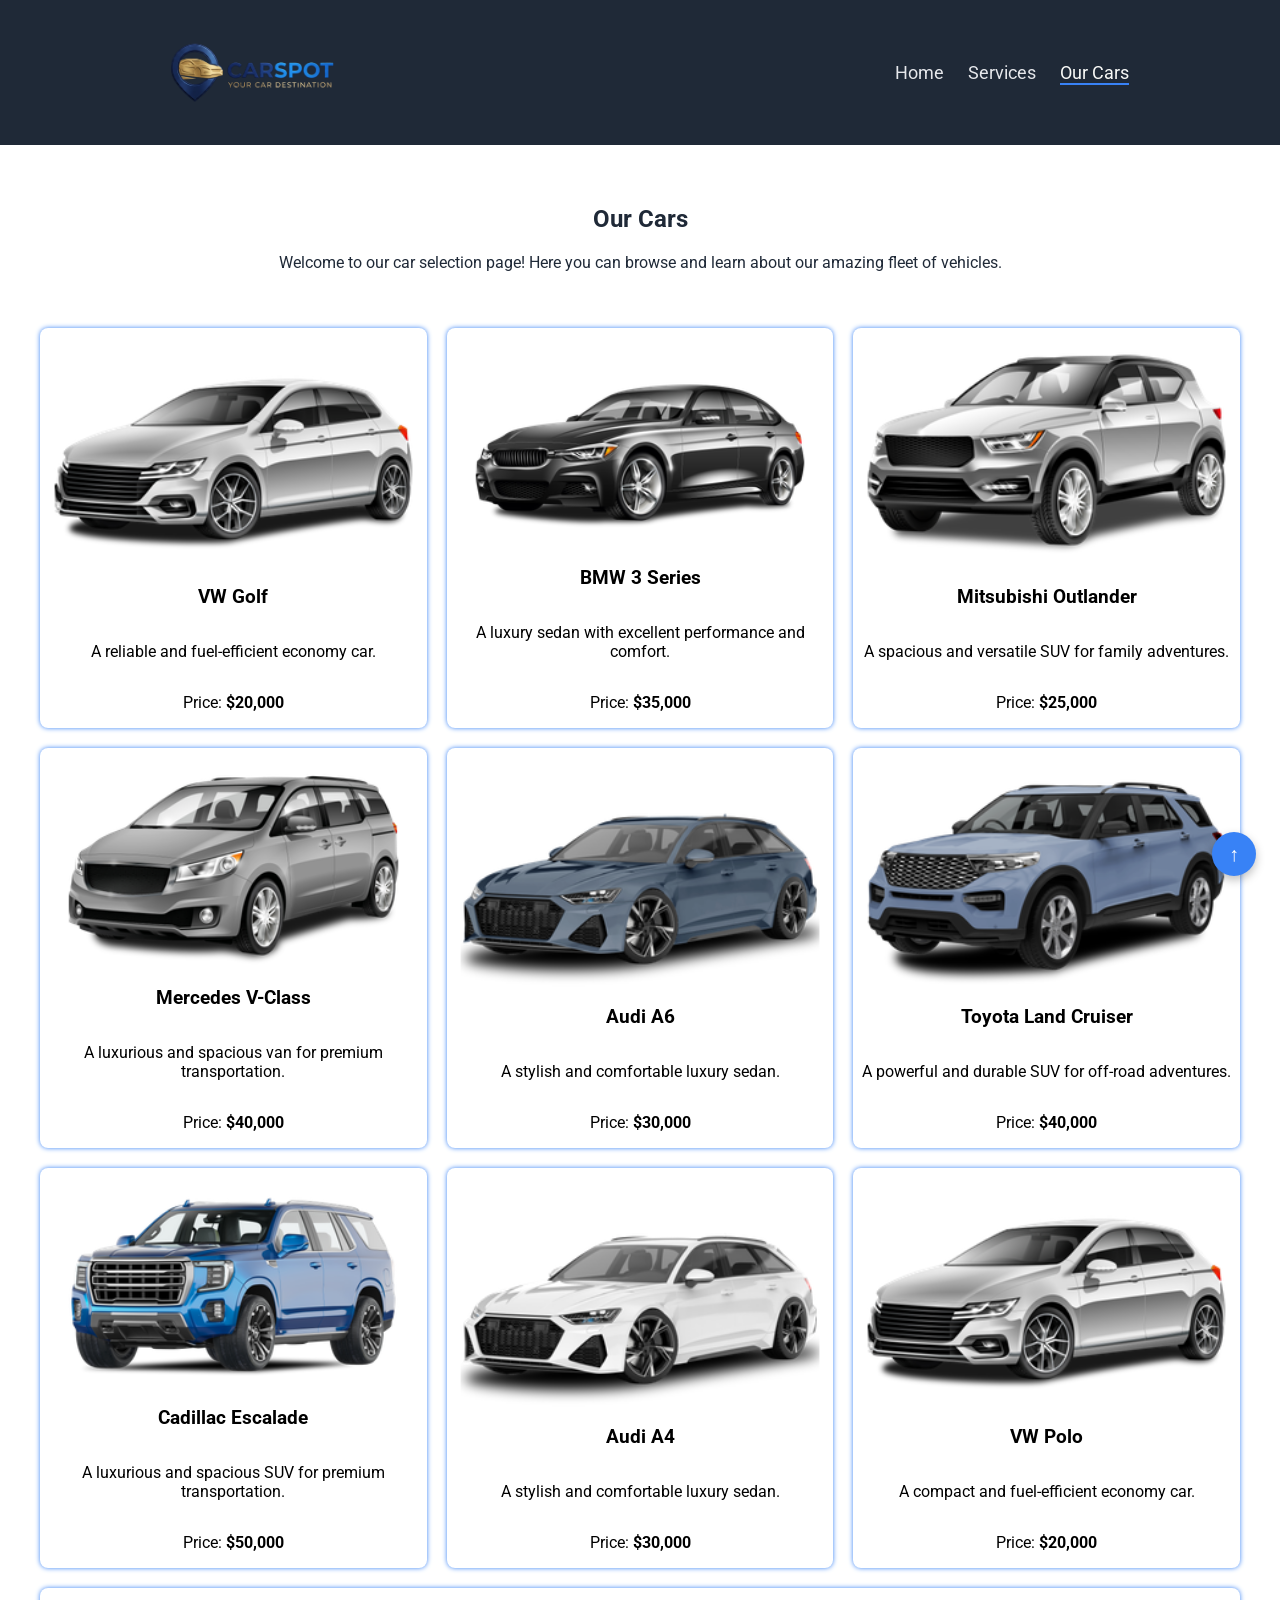
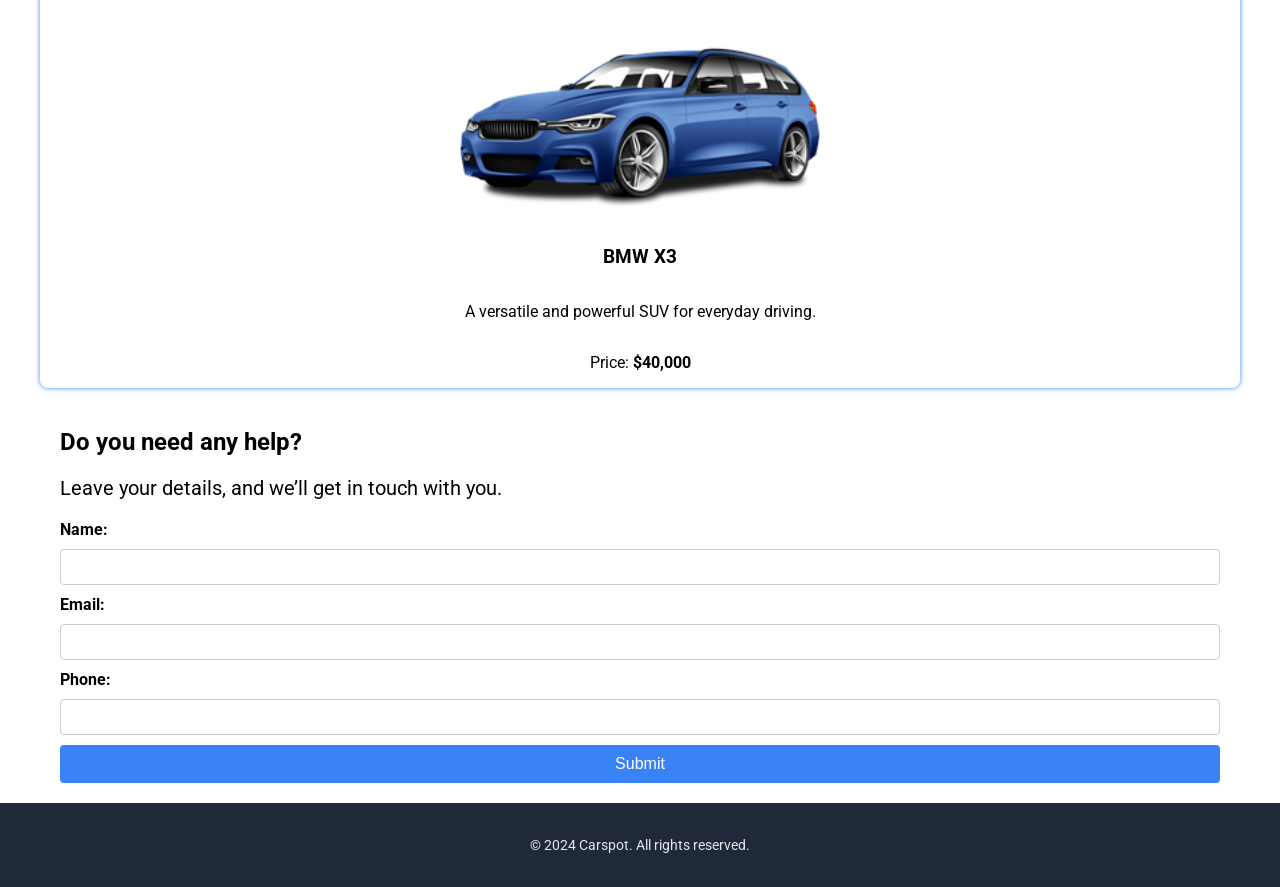
==== commit f945c970: "Add of an arrow to go on top of the page" ====
--- a/ourCars.html
+++ b/ourCars.html
@@ -155,6 +155,7 @@
     <footer class="footer">
         <p>&copy; 2024 Carspot. All rights reserved.</p>
     </footer>
+    <a href="#" class="back-to-top" aria-label="Back to top">&uarr;</a>
 </body>
 
 </html>
--- a/style.css
+++ b/style.css
@@ -1,5 +1,9 @@
 body {
   margin: 0;
+}
+
+html {
+  scroll-behavior: smooth;
 }
 :root {
   --color-bg-dark: #1f2937;
@@ -414,6 +418,30 @@
   animation-range: entry 0% entry 35%;
 }
 
+.back-to-top {
+  position: fixed;
+  bottom: 24px;
+  right: 24px;
+  width: 44px;
+  height: 44px;
+  border-radius: 50%;
+  background-color: var(--color-accent);
+  color: #ffffff;
+  display: flex;
+  align-items: center;
+  justify-content: center;
+  font-size: 20px;
+  text-decoration: none;
+  box-shadow: 0 4px 10px rgba(0, 0, 0, 0.25);
+  transition: transform 0.2s ease, background-color 0.2s ease;
+  z-index: 900;
+}
+
+.back-to-top:hover {
+  transform: translateY(-3px);
+  background-color: #2f6fd6;
+}
+
 a.active {
   color: var(--color-text-light);
   border-bottom: 2px solid var(--color-accent);
